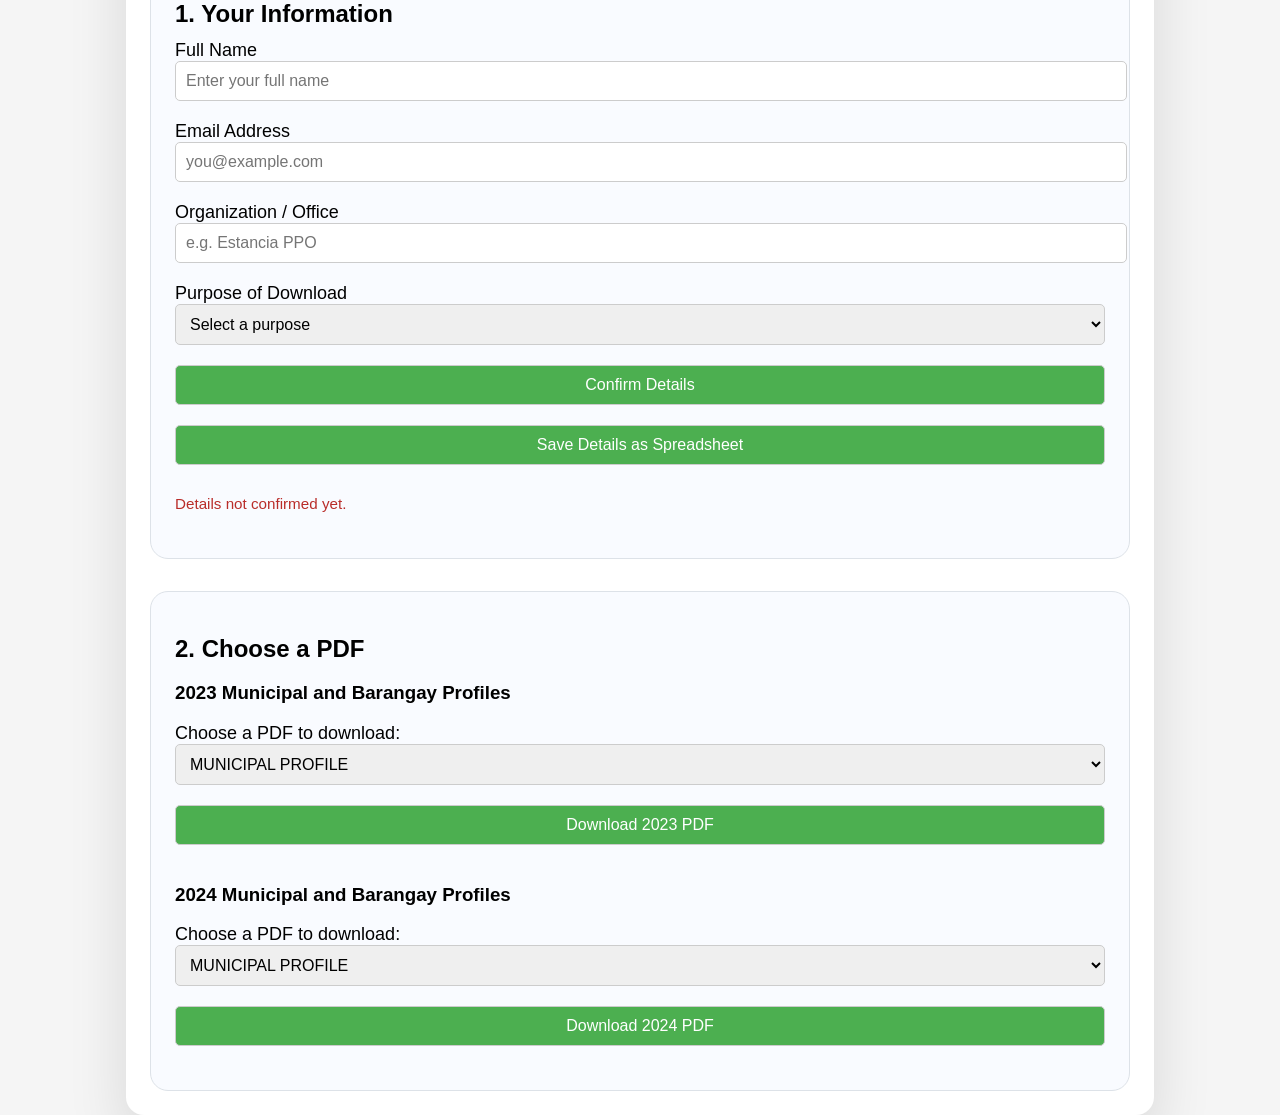
==== PDF/mainpdf.html @ 2a50ff79 "new files" ====
<!DOCTYPE html>
<html lang="en">
<head>
    <meta charset="UTF-8">
    <meta name="viewport" content="width=device-width, initial-scale=1.0">
    <title>Download PDF</title>
    <style>
        body {
            font-family: Arial, sans-serif;
            display: flex;
            flex-direction: column;
            align-items: center;
            justify-content: center;
            height: 100vh;
            background-color: #f5f5f5;
        }
        label {
            margin-bottom: 10px;
            font-size: 18px;
        }
        select, button, input {
            width: 100%;
            padding: 10px;
            font-size: 16px;
            margin-bottom: 20px;
            border: 1px solid #ccc;
            border-radius: 5px;
        }
        button {
            background-color: #4CAF50;
            color: white;
            cursor: pointer;
        }
        button:hover {
            background-color: #45a049;
        }
        .download-wrapper {
            width: min(980px, 100%);
            padding: 24px;
            background: white;
            border-radius: 18px;
            box-shadow: 0 28px 60px rgba(0,0,0,0.12);
        }
        .download-card {
            margin-top: 32px;
            padding: 24px;
            border: 1px solid #dde2e8;
            border-radius: 18px;
            background: #f9fbff;
        }
        .download-card h2 {
            margin-bottom: 12px;
        }
        .download-section {
            margin-top: 18px;
        }
        .status-message {
            font-size: 0.95rem;
            margin-top: 10px;
            color: #b92d2a;
        }
        .confirmation-panel {
            max-height: 0;
            opacity: 0;
            overflow: hidden;
            margin-top: 20px;
            padding: 0 18px;
            border-radius: 14px;
            background: #ecf9f0;
            border: 1px solid #a4d8b0;
            color: #1e6d2c;
            transition: max-height 0.32s ease, opacity 0.32s ease, transform 0.32s ease, padding 0.32s ease;
            transform: translateY(-10px);
        }
        .confirmation-panel.active {
            max-height: 140px;
            opacity: 1;
            padding: 18px;
            transform: translateY(0);
        }
    </style>
</head>
<body>
    <div class="download-wrapper">
        <h1>Secure PDF Download</h1>
        <p>For security, please provide your details before downloading any profile document.</p>

        <div class="download-card">
            <h2>1. Your Information</h2>
            <form id="downloadForm" onsubmit="return false;">
                <label for="fullName">Full Name</label>
                <input id="fullName" type="text" placeholder="Enter your full name" required>

                <label for="email">Email Address</label>
                <input id="email" type="email" placeholder="you@example.com" required>

                <label for="organization">Organization / Office</label>
                <input id="organization" type="text" placeholder="e.g. Estancia PPO" required>

                <label for="purpose">Purpose of Download</label>
                <select id="purpose" required>
                    <option value="">Select a purpose</option>
                    <option value="Research">Research</option>
                    <option value="Planning">Planning</option>
                    <option value="Reporting">Reporting</option>
                    <option value="Other">Other</option>
                </select>

                <button id="confirmDetails" type="button">Confirm Details</button>
                <button id="saveDetails" type="button">Save Details as Spreadsheet</button>
                <p id="detailsStatus" class="status-message">Details not confirmed yet.</p>
                <div id="confirmationPanel" class="confirmation-panel">
                    <h3>Thank you!</h3>
                    <p>Your details are recorded securely. You can now proceed to select a document and download it.</p>
                </div>
            </form>
        </div>

        <div class="download-card">
            <h2>2. Choose a PDF</h2>
            <div class="download-section">
                <h3>2023 Municipal and Barangay Profiles</h3>
                <label for="pdf-select">Choose a PDF to download:</label>
                <select id="pdf-select" name="pdfs">
                    <option value="pdfs/MunicipalProfile.pdf">MUNICIPAL PROFILE</option>
                    <option value="pdfs/Bayas.pdf">BAYAS</option>
                    <option value="pdfs/Bayuyan.pdf">BAYUYAN</option>
                    <option value="pdfs/Botongon.pdf">BOTONGON</option>
                    <option value="pdfs/Bulaquena.pdf">BULAQUENA</option>
                    <option value="pdfs/Calapdan.pdf">CALAPDAN</option>
                    <option value="pdfs/Cano-an.pdf">CANO-AN</option>
                    <option value="pdfs/Daan Banwa.pdf">DAAN BANWA</option>
                    <option value="pdfs/Daculan.pdf">DACULAN</option>
                    <option value="pdfs/Gogo.pdf">GOGO</option>
                    <option value="pdfs/Jolog.pdf">JOLOG</option>
                    <option value="pdfs/Loguinguot.pdf">LOGUINGUOT</option>
                    <option value="pdfs/Lonoy.pdf">LONOY</option>
                    <option value="pdfs/Lumbia.pdf">LUMBIA</option>
                    <option value="pdfs/Malbog.pdf">MALBOG</option>
                    <option value="pdfs/Manipulon.pdf">MANIPULON</option>
                    <option value="pdfs/Pa-on.pdf">PA-ON</option>
                    <option value="pdfs/Poblacion Zone I.pdf">POBLACION ZONE I</option>
                    <option value="pdfs/Poblacion Zone II.pdf">POBLACION ZONE II</option>
                    <option value="pdfs/Poblacion Zone III.pdf">POBLACION ZONE III</option>
                    <option value="pdfs/San Roque.pdf">SAN ROQUE</option>
                    <option value="pdfs/Sta. Ana.pdf">STA. ANA</option>
                    <option value="pdfs/Tabu-an.pdf">TABU-AN</option>
                    <option value="pdfs/Tacbuyan.pdf">TACBUYAN</option>
                    <option value="pdfs/Tanza.pdf">TANZA</option>
                    <option value="pdfs/Villa Pani-an.pdf">VILLA PANI-AN</option>
                </select>
                <button id="download2023" type="button" disabled>Download 2023 PDF</button>
            </div>

            <div class="download-section">
                <h3>2024 Municipal and Barangay Profiles</h3>
                <label for="pdf-select2">Choose a PDF to download:</label>
                <select id="pdf-select2" name="PDF2024">
                    <option value="PDF2024/Municipal.pdf">MUNICIPAL PROFILE</option>
                    <option value="PDF2024/Bayas.pdf">BAYAS</option>
                    <option value="PDF2024/Bayuyan.pdf">BAYUYAN</option>
                    <option value="PDF2024/Botongon.pdf">BOTONGON</option>
                    <option value="PDF2024/Bulaquena.pdf">BULAQUENA</option>
                    <option value="PDF2024/Calapdan.pdf">CALAPDAN</option>
                    <option value="PDF2024/Cano-an.pdf">CANO-AN</option>
                    <option value="PDF2024/Daan Banwa.pdf">DAAN BANWA</option>
                    <option value="PDF2024/Daculan.pdf">DACULAN</option>
                    <option value="PDF2024/Gogo.pdf">GOGO</option>
                    <option value="PDF2024/Jolog.pdf">JOLOG</option>
                    <option value="PDF2024/Loguinguot.pdf">LOGUINGUOT</option>
                    <option value="PDF2024/Lonoy.pdf">LONOY</option>
                    <option value="PDF2024/Lumbia.pdf">LUMBIA</option>
                    <option value="PDF2024/Malbog.pdf">MALBOG</option>
                    <option value="PDF2024/Manipulon.pdf">MANIPULON</option>
                    <option value="PDF2024/Pa-on.pdf">PA-ON</option>
                    <option value="PDF2024/Poblacion Zone I.pdf">POBLACION ZONE I</option>
                    <option value="PDF2024/Poblacion Zone II.pdf">POBLACION ZONE II</option>
                    <option value="PDF2024/Poblacion Zone III.pdf">POBLACION ZONE III</option>
                    <option value="PDF2024/San Roque.pdf">SAN ROQUE</option>
                    <option value="PDF2024/Sta. Ana.pdf">STA. ANA</option>
                    <option value="PDF2024/Tabu-an.pdf">TABU-AN</option>
                    <option value="PDF2024/Tacbuyan.pdf">TACBUYAN</option>
                    <option value="PDF2024/Tanza.pdf">TANZA</option>
                    <option value="PDF2024/Villa Pani-an.pdf">VILLA PANI-AN</option>
                </select>
                <button id="download2024" type="button" disabled>Download 2024 PDF</button>
            </div>
        </div>
    </div>

    <script>
        const fullName = document.getElementById('fullName');
        const email = document.getElementById('email');
        const organization = document.getElementById('organization');
        const purpose = document.getElementById('purpose');
        const confirmDetails = document.getElementById('confirmDetails');
        const detailsStatus = document.getElementById('detailsStatus');
        const download2023 = document.getElementById('download2023');
        const download2024 = document.getElementById('download2024');

        function validateDetails() {
            const nameValid = fullName.value.trim().length > 2;
            const emailValid = /^[^@\s]+@[^@\s]+\.[^@\s]+$/.test(email.value);
            const orgValid = organization.value.trim().length > 1;
            const purposeValid = purpose.value !== '';

            return nameValid && emailValid && orgValid && purposeValid;
        }

        function updateDownloadState() {
            const valid = validateDetails();
            download2023.disabled = !valid;
            download2024.disabled = !valid;
            detailsStatus.textContent = valid ? 'Details confirmed. Downloads are enabled.' : 'Please fill in all required details to enable downloads.';
            detailsStatus.style.color = valid ? '#1a9d10' : '#b92d2a';
        }

        const confirmationPanel = document.getElementById('confirmationPanel');
        const saveDetails = document.getElementById('saveDetails');

        function setConfirmationVisible(visible) {
            if (visible) {
                confirmationPanel.classList.add('active');
            } else {
                confirmationPanel.classList.remove('active');
            }
        }

        function formatCsvCell(value) {
            const escaped = String(value || '')
                .replace(/"/g, '""');
            return `"${escaped}"`;
        }

        function downloadCsv() {
            const headers = ['Full Name', 'Email', 'Organization', 'Purpose', 'Timestamp'];
            const values = [
                fullName.value.trim(),
                email.value.trim(),
                organization.value.trim(),
                purpose.value,
                new Date().toLocaleString()
            ];

            const csvContent = [headers.map(formatCsvCell).join(','), values.map(formatCsvCell).join(',')].join('\r\n');
            const blob = new Blob([csvContent], { type: 'text/csv;charset=utf-8;' });
            const url = URL.createObjectURL(blob);
            const anchor = document.createElement('a');
            anchor.href = url;
            anchor.download = 'download-details.csv';
            document.body.appendChild(anchor);
            anchor.click();
            document.body.removeChild(anchor);
            URL.revokeObjectURL(url);
        }

        confirmDetails.addEventListener('click', function () {
            if (validateDetails()) {
                detailsStatus.textContent = 'Details confirmed. You may now download the selected PDF.';
                detailsStatus.style.color = '#1a9d10';
                download2023.disabled = false;
                download2024.disabled = false;
                setConfirmationVisible(true);
            } else {
                detailsStatus.textContent = 'All fields are required. Please complete the form before downloading.';
                detailsStatus.style.color = '#b92d2a';
                setConfirmationVisible(false);
            }
        });

        saveDetails.addEventListener('click', function () {
            if (!validateDetails()) {
                alert('Please complete the form and confirm details before saving.');
                return;
            }
            downloadCsv();
        });

        [fullName, email, organization, purpose].forEach(field => {
            field.addEventListener('input', function() {
                updateDownloadState();
                setConfirmationVisible(validateDetails());
            });
        });

        function downloadPDF1() {
            const selectedValue = document.getElementById('pdf-select').value;
            window.location.href = selectedValue;
        }

        function downloadPDF() {
            const selectedValue = document.getElementById('pdf-select2').value;
            window.location.href = selectedValue;
        }

        download2023.addEventListener('click', function () {
            if (!validateDetails()) {
                alert('Please confirm your details before downloading.');
                return;
            }
            downloadPDF1();
        });

        download2024.addEventListener('click', function () {
            if (!validateDetails()) {
                alert('Please confirm your details before downloading.');
                return;
            }
            downloadPDF();
        });
    </script>
</body>
</html>
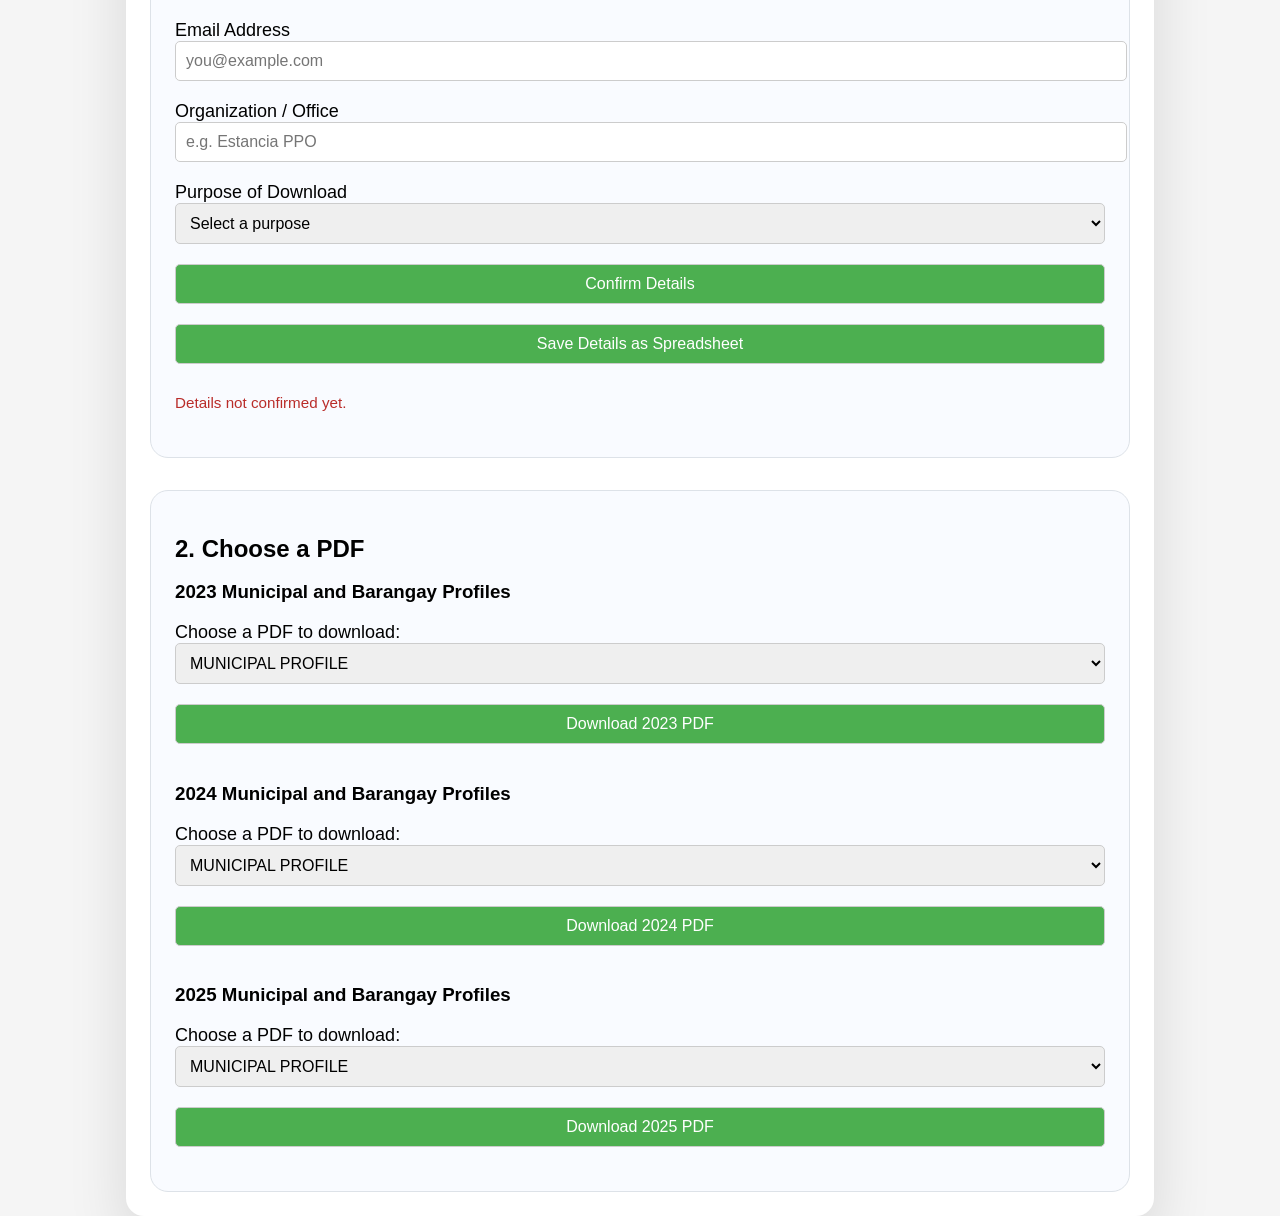
==== commit f64072c6: "Extend PDF download options to include 2025 profiles Added support for downloading 2025 Municipal an" ====
--- a/PDF/mainpdf.html
+++ b/PDF/mainpdf.html
@@ -185,6 +185,40 @@
                 </select>
                 <button id="download2024" type="button" disabled>Download 2024 PDF</button>
             </div>
+
+             <div class="download-section">
+                <h3>2025 Municipal and Barangay Profiles</h3>
+                <label for="pdf-select2">Choose a PDF to download:</label>
+                <select id="pdf-select2" name="2025Mun&BrgyProfiles">
+                    <option value="2025Mun&BrgyProfiles/Estancia2025.pdf">MUNICIPAL PROFILE</option>
+                    <option value="2025Mun&BrgyProfiles/Bayas.pdf">BAYAS</option>
+                    <option value="2025Mun&BrgyProfiles/Bayuyan.pdf">BAYUYAN</option>
+                    <option value="2025Mun&BrgyProfiles/Botongon.pdf">BOTONGON</option>
+                    <option value="2025Mun&BrgyProfiles/Bulaquena.pdf">BULAQUENA</option>
+                    <option value="2025Mun&BrgyProfiles/Calapdan.pdf">CALAPDAN</option>
+                    <option value="2025Mun&BrgyProfiles/Cano-an.pdf">CANO-AN</option>
+                    <option value="2025Mun&BrgyProfiles/Daan Banwa.pdf">DAAN BANWA</option>
+                    <option value="2025Mun&BrgyProfiles/Daculan.pdf">DACULAN</option>
+                    <option value="2025Mun&BrgyProfiles/Gogo.pdf">GOGO</option>
+                    <option value="2025Mun&BrgyProfiles/Jolog.pdf">JOLOG</option>
+                    <option value="2025Mun&BrgyProfiles/Loguinguot.pdf">LOGUINGUOT</option>
+                    <option value="2025Mun&BrgyProfiles/Lonoy.pdf">LONOY</option>
+                    <option value="2025Mun&BrgyProfiles/Lumbia.pdf">LUMBIA</option>
+                    <option value="2025Mun&BrgyProfiles/Malbog.pdf">MALBOG</option>
+                    <option value="2025Mun&BrgyProfiles/Manipulon.pdf">MANIPULON</option>
+                    <option value="2025Mun&BrgyProfiles/Pa-on.pdf">PA-ON</option>
+                    <option value="2025Mun&BrgyProfiles/Poblacion Zone I.pdf">POBLACION ZONE I</option>
+                    <option value="2025Mun&BrgyProfiles/Poblacion Zone II.pdf">POBLACION ZONE II</option>
+                    <option value="2025Mun&BrgyProfiles/Poblacion Zone III.pdf">POBLACION ZONE III</option>
+                    <option value="2025Mun&BrgyProfiles/San Roque.pdf">SAN ROQUE</option>
+                    <option value="2025Mun&BrgyProfiles/Sta. Ana.pdf">STA. ANA</option>
+                    <option value="2025Mun&BrgyProfiles/Tabu-an.pdf">TABU-AN</option>
+                    <option value="2025Mun&BrgyProfiles/Tacbuyan.pdf">TACBUYAN</option>
+                    <option value="2025Mun&BrgyProfiles/Tanza.pdf">TANZA</option>
+                    <option value="2025Mun&BrgyProfiles/Villa Pani-an.pdf">VILLA PANI-AN</option>
+                </select>
+                <button id="download2024" type="button" disabled>Download 2025 PDF</button>
+            </div>
         </div>
     </div>
 
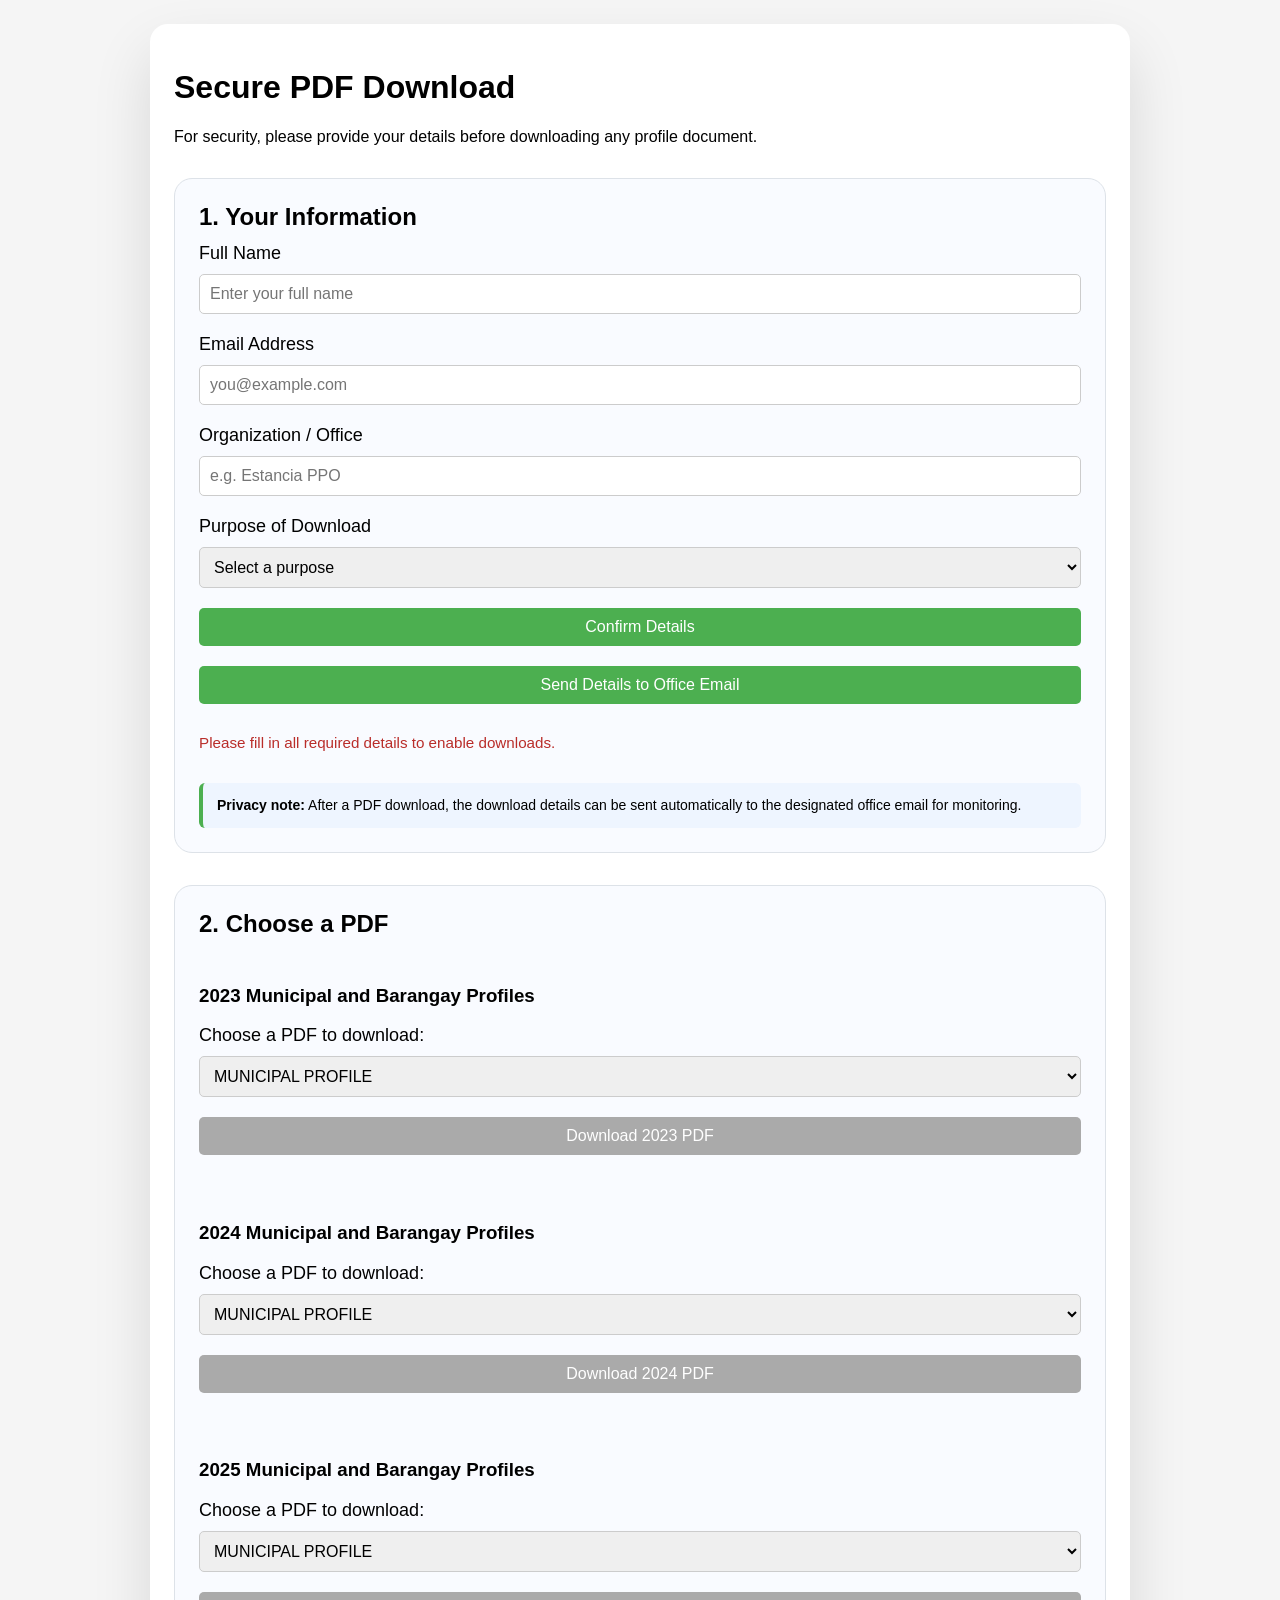
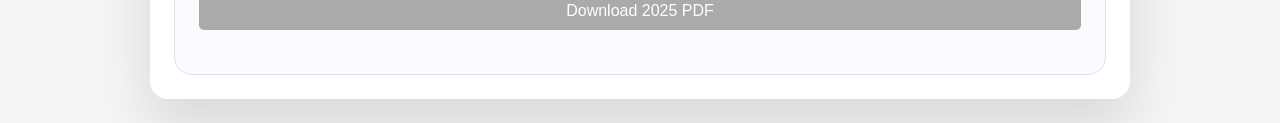
==== commit e525a3c5: "Change greeting from 'Hello World' to 'Goodbye World'" ====
--- a/PDF/mainpdf.html
+++ b/PDF/mainpdf.html
@@ -3,22 +3,34 @@
 <head>
     <meta charset="UTF-8">
     <meta name="viewport" content="width=device-width, initial-scale=1.0">
-    <title>Download PDF</title>
+    <title>Secure PDF Download</title>
+
     <style>
+        * {
+            box-sizing: border-box;
+        }
+
         body {
             font-family: Arial, sans-serif;
             display: flex;
             flex-direction: column;
             align-items: center;
             justify-content: center;
-            height: 100vh;
+            min-height: 100vh;
+            margin: 0;
+            padding: 24px;
             background-color: #f5f5f5;
         }
+
         label {
+            display: block;
             margin-bottom: 10px;
             font-size: 18px;
         }
-        select, button, input {
+
+        select,
+        button,
+        input {
             width: 100%;
             padding: 10px;
             font-size: 16px;
@@ -26,21 +38,31 @@
             border: 1px solid #ccc;
             border-radius: 5px;
         }
+
         button {
             background-color: #4CAF50;
             color: white;
             cursor: pointer;
-        }
-        button:hover {
+            border: none;
+        }
+
+        button:hover:not(:disabled) {
             background-color: #45a049;
         }
+
+        button:disabled {
+            background-color: #aaa;
+            cursor: not-allowed;
+        }
+
         .download-wrapper {
             width: min(980px, 100%);
             padding: 24px;
             background: white;
             border-radius: 18px;
-            box-shadow: 0 28px 60px rgba(0,0,0,0.12);
-        }
+            box-shadow: 0 28px 60px rgba(0, 0, 0, 0.12);
+        }
+
         .download-card {
             margin-top: 32px;
             padding: 24px;
@@ -48,17 +70,23 @@
             border-radius: 18px;
             background: #f9fbff;
         }
+
         .download-card h2 {
+            margin-top: 0;
             margin-bottom: 12px;
         }
+
         .download-section {
             margin-top: 18px;
-        }
+            padding-top: 10px;
+        }
+
         .status-message {
             font-size: 0.95rem;
             margin-top: 10px;
             color: #b92d2a;
         }
+
         .confirmation-panel {
             max-height: 0;
             opacity: 0;
@@ -69,33 +97,77 @@
             background: #ecf9f0;
             border: 1px solid #a4d8b0;
             color: #1e6d2c;
-            transition: max-height 0.32s ease, opacity 0.32s ease, transform 0.32s ease, padding 0.32s ease;
+            transition:
+                max-height 0.32s ease,
+                opacity 0.32s ease,
+                transform 0.32s ease,
+                padding 0.32s ease;
             transform: translateY(-10px);
         }
+
         .confirmation-panel.active {
-            max-height: 140px;
+            max-height: 180px;
             opacity: 1;
             padding: 18px;
             transform: translateY(0);
         }
+
+        .info-note {
+            padding: 12px 14px;
+            margin: 10px 0 0;
+            background: #eef5ff;
+            border-left: 4px solid #4CAF50;
+            border-radius: 6px;
+            font-size: 14px;
+            line-height: 1.5;
+        }
     </style>
 </head>
+
 <body>
+
     <div class="download-wrapper">
+
         <h1>Secure PDF Download</h1>
-        <p>For security, please provide your details before downloading any profile document.</p>
-
+
+        <p>
+            For security, please provide your details before downloading any profile document.
+        </p>
+
+        <!-- ================================
+             1. USER INFORMATION
+        ================================= -->
         <div class="download-card">
+
             <h2>1. Your Information</h2>
+
             <form id="downloadForm" onsubmit="return false;">
+
                 <label for="fullName">Full Name</label>
-                <input id="fullName" type="text" placeholder="Enter your full name" required>
+                <input
+                    id="fullName"
+                    type="text"
+                    placeholder="Enter your full name"
+                    autocomplete="name"
+                    required
+                >
 
                 <label for="email">Email Address</label>
-                <input id="email" type="email" placeholder="you@example.com" required>
+                <input
+                    id="email"
+                    type="email"
+                    placeholder="you@example.com"
+                    autocomplete="email"
+                    required
+                >
 
                 <label for="organization">Organization / Office</label>
-                <input id="organization" type="text" placeholder="e.g. Estancia PPO" required>
+                <input
+                    id="organization"
+                    type="text"
+                    placeholder="e.g. Estancia PPO"
+                    required
+                >
 
                 <label for="purpose">Purpose of Download</label>
                 <select id="purpose" required>
@@ -106,23 +178,61 @@
                     <option value="Other">Other</option>
                 </select>
 
-                <button id="confirmDetails" type="button">Confirm Details</button>
-                <button id="saveDetails" type="button">Save Details as Spreadsheet</button>
-                <p id="detailsStatus" class="status-message">Details not confirmed yet.</p>
+                <button id="confirmDetails" type="button">
+                    Confirm Details
+                </button>
+
+                <button id="saveDetails" type="button">
+                    Send Details to Office Email
+                </button>
+
+                <p id="detailsStatus" class="status-message">
+                    Details not confirmed yet.
+                </p>
+
                 <div id="confirmationPanel" class="confirmation-panel">
                     <h3>Thank you!</h3>
-                    <p>Your details are recorded securely. You can now proceed to select a document and download it.</p>
+                    <p>
+                        Your details have been confirmed. You may now select a
+                        municipal or barangay profile and download the PDF.
+                    </p>
                 </div>
+
+                <p class="info-note">
+                    <strong>Privacy note:</strong>
+                    After a PDF download, the download details can be sent
+                    automatically to the designated office email for monitoring.
+                </p>
+
             </form>
         </div>
 
+
+        <!-- ================================
+             2. PDF DOWNLOADS
+        ================================= -->
         <div class="download-card">
+
             <h2>2. Choose a PDF</h2>
+
+
+            <!-- ================================
+                 2023
+            ================================= -->
             <div class="download-section">
+
                 <h3>2023 Municipal and Barangay Profiles</h3>
-                <label for="pdf-select">Choose a PDF to download:</label>
+
+                <label for="pdf-select">
+                    Choose a PDF to download:
+                </label>
+
                 <select id="pdf-select" name="pdfs">
-                    <option value="pdfs/MunicipalProfile.pdf">MUNICIPAL PROFILE</option>
+
+                    <option value="pdfs/MunicipalProfile.pdf">
+                        MUNICIPAL PROFILE
+                    </option>
+
                     <option value="pdfs/Bayas.pdf">BAYAS</option>
                     <option value="pdfs/Bayuyan.pdf">BAYUYAN</option>
                     <option value="pdfs/Botongon.pdf">BOTONGON</option>
@@ -148,15 +258,33 @@
                     <option value="pdfs/Tacbuyan.pdf">TACBUYAN</option>
                     <option value="pdfs/Tanza.pdf">TANZA</option>
                     <option value="pdfs/Villa Pani-an.pdf">VILLA PANI-AN</option>
+
                 </select>
-                <button id="download2023" type="button" disabled>Download 2023 PDF</button>
+
+                <button id="download2023" type="button" disabled>
+                    Download 2023 PDF
+                </button>
+
             </div>
 
+
+            <!-- ================================
+                 2024
+            ================================= -->
             <div class="download-section">
+
                 <h3>2024 Municipal and Barangay Profiles</h3>
-                <label for="pdf-select2">Choose a PDF to download:</label>
+
+                <label for="pdf-select2">
+                    Choose a PDF to download:
+                </label>
+
                 <select id="pdf-select2" name="PDF2024">
-                    <option value="PDF2024/Municipal.pdf">MUNICIPAL PROFILE</option>
+
+                    <option value="PDF2024/Municipal.pdf">
+                        MUNICIPAL PROFILE
+                    </option>
+
                     <option value="PDF2024/Bayas.pdf">BAYAS</option>
                     <option value="PDF2024/Bayuyan.pdf">BAYUYAN</option>
                     <option value="PDF2024/Botongon.pdf">BOTONGON</option>
@@ -182,15 +310,33 @@
                     <option value="PDF2024/Tacbuyan.pdf">TACBUYAN</option>
                     <option value="PDF2024/Tanza.pdf">TANZA</option>
                     <option value="PDF2024/Villa Pani-an.pdf">VILLA PANI-AN</option>
+
                 </select>
-                <button id="download2024" type="button" disabled>Download 2024 PDF</button>
+
+                <button id="download2024" type="button" disabled>
+                    Download 2024 PDF
+                </button>
+
             </div>
 
-             <div class="download-section">
+
+            <!-- ================================
+                 2025
+            ================================= -->
+            <div class="download-section">
+
                 <h3>2025 Municipal and Barangay Profiles</h3>
-                <label for="pdf-select2">Choose a PDF to download:</label>
-                <select id="pdf-select2" name="2025Mun&BrgyProfiles">
-                    <option value="2025Mun&BrgyProfiles/Estancia2025.pdf">MUNICIPAL PROFILE</option>
+
+                <label for="pdf-select3">
+                    Choose a PDF to download:
+                </label>
+
+                <select id="pdf-select3" name="2025Mun&BrgyProfiles">
+
+                    <option value="2025Mun&BrgyProfiles/Estancia2025.pdf">
+                        MUNICIPAL PROFILE
+                    </option>
+
                     <option value="2025Mun&BrgyProfiles/Bayas.pdf">BAYAS</option>
                     <option value="2025Mun&BrgyProfiles/Bayuyan.pdf">BAYUYAN</option>
                     <option value="2025Mun&BrgyProfiles/Botongon.pdf">BOTONGON</option>
@@ -216,132 +362,523 @@
                     <option value="2025Mun&BrgyProfiles/Tacbuyan.pdf">TACBUYAN</option>
                     <option value="2025Mun&BrgyProfiles/Tanza.pdf">TANZA</option>
                     <option value="2025Mun&BrgyProfiles/Villa Pani-an.pdf">VILLA PANI-AN</option>
+
                 </select>
-                <button id="download2024" type="button" disabled>Download 2025 PDF</button>
+
+                <button id="download2025" type="button" disabled>
+                    Download 2025 PDF
+                </button>
+
             </div>
+
         </div>
+
     </div>
 
+
+    <!-- ================================
+         JAVASCRIPT
+    ================================= -->
     <script>
+
+        // =========================================
+        // EMAIL / LOG CONFIGURATION
+        // =========================================
+        //
+        // IMPORTANT:
+        // Replace the value below with your deployed
+        // Google Apps Script Web App URL.
+        //
+        // Example:
+        // const EMAIL_LOG_ENDPOINT =
+        //     'https://script.google.com/macros/s/XXXXXXXX/exec';
+        //
+        // The Google Apps Script will send the email
+        // to: henry28me@gmail.com
+        //
+        const EMAIL_LOG_ENDPOINT = 'https://script.google.com/macros/s/AKfycbwBpP-MxMSn_vWi2F9zPs92G-Zi8d8o5wE7mWsfmukCEzo-MWGFAyFQX1g-TgabbweykA/exec';
+
+        // =========================================
+        // FORM ELEMENTS
+        // =========================================
+
         const fullName = document.getElementById('fullName');
         const email = document.getElementById('email');
         const organization = document.getElementById('organization');
         const purpose = document.getElementById('purpose');
+
         const confirmDetails = document.getElementById('confirmDetails');
+        const saveDetails = document.getElementById('saveDetails');
+
         const detailsStatus = document.getElementById('detailsStatus');
-        const download2023 = document.getElementById('download2023');
-        const download2024 = document.getElementById('download2024');
+        const confirmationPanel =
+            document.getElementById('confirmationPanel');
+
+        const download2023 =
+            document.getElementById('download2023');
+
+        const download2024 =
+            document.getElementById('download2024');
+
+        const download2025 =
+            document.getElementById('download2025');
+
+
+        // =========================================
+        // VALIDATE USER INFORMATION
+        // =========================================
 
         function validateDetails() {
-            const nameValid = fullName.value.trim().length > 2;
-            const emailValid = /^[^@\s]+@[^@\s]+\.[^@\s]+$/.test(email.value);
-            const orgValid = organization.value.trim().length > 1;
-            const purposeValid = purpose.value !== '';
-
-            return nameValid && emailValid && orgValid && purposeValid;
-        }
+
+            const nameValid =
+                fullName.value.trim().length > 2;
+
+            const emailValid =
+                /^[^@\s]+@[^@\s]+\.[^@\s]+$/.test(
+                    email.value.trim()
+                );
+
+            const orgValid =
+                organization.value.trim().length > 1;
+
+            const purposeValid =
+                purpose.value !== '';
+
+            return (
+                nameValid &&
+                emailValid &&
+                orgValid &&
+                purposeValid
+            );
+        }
+
+
+        // =========================================
+        // UPDATE DOWNLOAD BUTTONS
+        // =========================================
 
         function updateDownloadState() {
+
             const valid = validateDetails();
+
+            // IMPORTANT:
+            // All three years are enabled/disabled together.
             download2023.disabled = !valid;
             download2024.disabled = !valid;
-            detailsStatus.textContent = valid ? 'Details confirmed. Downloads are enabled.' : 'Please fill in all required details to enable downloads.';
-            detailsStatus.style.color = valid ? '#1a9d10' : '#b92d2a';
-        }
-
-        const confirmationPanel = document.getElementById('confirmationPanel');
-        const saveDetails = document.getElementById('saveDetails');
+            download2025.disabled = !valid;
+
+            if (valid) {
+
+                detailsStatus.textContent =
+                    'Details are complete. Click "Confirm Details" to enable downloads.';
+
+                detailsStatus.style.color =
+                    '#b92d2a';
+
+            } else {
+
+                detailsStatus.textContent =
+                    'Please fill in all required details to enable downloads.';
+
+                detailsStatus.style.color =
+                    '#b92d2a';
+            }
+        }
+
+
+        // =========================================
+        // CONFIRMATION PANEL
+        // =========================================
 
         function setConfirmationVisible(visible) {
+
             if (visible) {
+
                 confirmationPanel.classList.add('active');
+
             } else {
+
                 confirmationPanel.classList.remove('active');
             }
         }
 
-        function formatCsvCell(value) {
-            const escaped = String(value || '')
-                .replace(/"/g, '""');
-            return `"${escaped}"`;
-        }
-
-        function downloadCsv() {
-            const headers = ['Full Name', 'Email', 'Organization', 'Purpose', 'Timestamp'];
-            const values = [
-                fullName.value.trim(),
-                email.value.trim(),
-                organization.value.trim(),
-                purpose.value,
-                new Date().toLocaleString()
-            ];
-
-            const csvContent = [headers.map(formatCsvCell).join(','), values.map(formatCsvCell).join(',')].join('\r\n');
-            const blob = new Blob([csvContent], { type: 'text/csv;charset=utf-8;' });
-            const url = URL.createObjectURL(blob);
-            const anchor = document.createElement('a');
-            anchor.href = url;
-            anchor.download = 'download-details.csv';
-            document.body.appendChild(anchor);
-            anchor.click();
-            document.body.removeChild(anchor);
-            URL.revokeObjectURL(url);
-        }
+
+        // =========================================
+        // CONFIRM USER DETAILS
+        // =========================================
 
         confirmDetails.addEventListener('click', function () {
+
             if (validateDetails()) {
-                detailsStatus.textContent = 'Details confirmed. You may now download the selected PDF.';
-                detailsStatus.style.color = '#1a9d10';
+
+                detailsStatus.textContent =
+                    'Details confirmed. You may now download the selected PDF.';
+
+                detailsStatus.style.color =
+                    '#1a9d10';
+
+                // FIX:
+                // Enable 2023, 2024 AND 2025.
                 download2023.disabled = false;
                 download2024.disabled = false;
+                download2025.disabled = false;
+
                 setConfirmationVisible(true);
+
             } else {
-                detailsStatus.textContent = 'All fields are required. Please complete the form before downloading.';
-                detailsStatus.style.color = '#b92d2a';
+
+                detailsStatus.textContent =
+                    'All fields are required. Please complete the form before downloading.';
+
+                detailsStatus.style.color =
+                    '#b92d2a';
+
+                // Keep all download buttons disabled.
+                download2023.disabled = true;
+                download2024.disabled = true;
+                download2025.disabled = true;
+
                 setConfirmationVisible(false);
             }
         });
 
-        saveDetails.addEventListener('click', function () {
-            if (!validateDetails()) {
-                alert('Please complete the form and confirm details before saving.');
-                return;
+
+        // =========================================
+        // GET COMMON USER DETAILS
+        // =========================================
+
+        function getUserDetails() {
+
+            return {
+                fullName: fullName.value.trim(),
+                email: email.value.trim(),
+                organization: organization.value.trim(),
+                purpose: purpose.value
+            };
+        }
+
+
+        // =========================================
+        // SAVE DOWNLOAD LOG
+        //
+        // This creates a CSV file locally.
+        // It does NOT upload data to a server.
+        // =========================================
+
+        function downloadCsv() {
+
+            const headers = [
+                'Full Name',
+                'Email',
+                'Organization',
+                'Purpose',
+                'Year',
+                'Profile',
+                'PDF File',
+                'Timestamp'
+            ];
+
+            const user = getUserDetails();
+
+            // The current selection from each year is recorded.
+            // If no PDF has been downloaded yet, this creates a
+            // general information log row.
+            const values = [
+                user.fullName,
+                user.email,
+                user.organization,
+                user.purpose,
+                '',
+                '',
+                '',
+                new Date().toLocaleString()
+            ];
+
+            const csvContent = [
+                headers.map(formatCsvCell).join(','),
+                values.map(formatCsvCell).join(',')
+            ].join('\r\n');
+
+            const blob = new Blob(
+                [csvContent],
+                {
+                    type: 'text/csv;charset=utf-8;'
+                }
+            );
+
+            const url =
+                URL.createObjectURL(blob);
+
+            const anchor =
+                document.createElement('a');
+
+            anchor.href = url;
+            anchor.download =
+                'profile-download-log.csv';
+
+            document.body.appendChild(anchor);
+
+            anchor.click();
+
+            document.body.removeChild(anchor);
+
+            URL.revokeObjectURL(url);
+        }
+
+
+        // =========================================
+        // RECORD INDIVIDUAL PDF DOWNLOAD
+        //
+        // The log contains:
+        // Name, Email, Organization, Purpose,
+        // Year, Profile, PDF File, Timestamp
+        // =========================================
+
+        async function sendDownloadLog(
+            year,
+            selectElement
+        ) {
+
+            const user = getUserDetails();
+
+            const selectedOption =
+                selectElement.options[
+                    selectElement.selectedIndex
+                ];
+
+            const profileName =
+                selectedOption.textContent.trim();
+
+            const pdfFile =
+                selectElement.value;
+
+            const payload = {
+                fullName: user.fullName,
+                email: user.email,
+                organization: user.organization,
+                purpose: user.purpose,
+                year: year,
+                profile: profileName,
+                pdfFile: pdfFile,
+                timestamp: new Date().toLocaleString()
+            };
+
+            if (
+                !EMAIL_LOG_ENDPOINT ||
+                EMAIL_LOG_ENDPOINT.includes(
+                    'PASTE_YOUR_GOOGLE_APPS_SCRIPT'
+                )
+            ) {
+                console.warn(
+                    'Email log endpoint has not been configured.'
+                );
+
+                return false;
             }
-            downloadCsv();
+
+            try {
+
+                await fetch(
+                    EMAIL_LOG_ENDPOINT,
+                    {
+                        method: 'POST',
+                        mode: 'no-cors',
+                        headers: {
+                            'Content-Type':
+                                'text/plain;charset=utf-8'
+                        },
+                        body: JSON.stringify(payload)
+                    }
+                );
+
+                return true;
+
+            } catch (error) {
+
+                console.error(
+                    'Download log email error:',
+                    error
+                );
+
+                return false;
+            }
+        }
+
+
+        // =========================================
+        // FORM INPUT MONITORING
+        //
+        // IMPORTANT:
+        // Editing any field after confirmation
+        // requires confirmation again.
+        // =========================================
+
+        [
+            fullName,
+            email,
+            organization,
+            purpose
+        ].forEach(function (field) {
+
+            field.addEventListener(
+                'input',
+                function () {
+
+                    const valid =
+                        validateDetails();
+
+                    // Do not automatically enable downloads
+                    // merely because the form becomes valid.
+                    // The user must click Confirm Details again.
+                    download2023.disabled = true;
+                    download2024.disabled = true;
+                    download2025.disabled = true;
+
+                    setConfirmationVisible(false);
+
+                    if (!valid) {
+
+                        detailsStatus.textContent =
+                            'Please fill in all required details to enable downloads.';
+
+                        detailsStatus.style.color =
+                            '#b92d2a';
+
+                    } else {
+
+                        detailsStatus.textContent =
+                            'Details are complete. Click "Confirm Details" to enable downloads.';
+
+                        detailsStatus.style.color =
+                            '#b92d2a';
+                    }
+                }
+            );
         });
 
-        [fullName, email, organization, purpose].forEach(field => {
-            field.addEventListener('input', function() {
-                updateDownloadState();
-                setConfirmationVisible(validateDetails());
-            });
-        });
-
-        function downloadPDF1() {
-            const selectedValue = document.getElementById('pdf-select').value;
-            window.location.href = selectedValue;
-        }
-
-        function downloadPDF() {
-            const selectedValue = document.getElementById('pdf-select2').value;
-            window.location.href = selectedValue;
-        }
-
-        download2023.addEventListener('click', function () {
-            if (!validateDetails()) {
-                alert('Please confirm your details before downloading.');
-                return;
+
+        // =========================================
+        // DOWNLOAD FUNCTIONS
+        // =========================================
+
+        async function downloadPDF1() {
+
+            const selectElement =
+                document.getElementById('pdf-select');
+
+            await sendDownloadLog(
+                '2023',
+                selectElement
+            );
+
+            window.location.href =
+                selectElement.value;
+        }
+
+
+        async function downloadPDF2() {
+
+            const selectElement =
+                document.getElementById('pdf-select2');
+
+            await sendDownloadLog(
+                '2024',
+                selectElement
+            );
+
+            window.location.href =
+                selectElement.value;
+        }
+
+
+        async function downloadPDF3() {
+
+            const selectElement =
+                document.getElementById('pdf-select3');
+
+            await sendDownloadLog(
+                '2025',
+                selectElement
+            );
+
+            window.location.href =
+                selectElement.value;
+        }
+
+
+        // =========================================
+        // 2023 DOWNLOAD BUTTON
+        // =========================================
+
+        download2023.addEventListener(
+            'click',
+            function () {
+
+                if (!validateDetails()) {
+
+                    alert(
+                        'Please confirm your details before downloading.'
+                    );
+
+                    return;
+                }
+
+                downloadPDF1();
             }
-            downloadPDF1();
-        });
-
-        download2024.addEventListener('click', function () {
-            if (!validateDetails()) {
-                alert('Please confirm your details before downloading.');
-                return;
+        );
+
+
+        // =========================================
+        // 2024 DOWNLOAD BUTTON
+        // =========================================
+
+        download2024.addEventListener(
+            'click',
+            function () {
+
+                if (!validateDetails()) {
+
+                    alert(
+                        'Please confirm your details before downloading.'
+                    );
+
+                    return;
+                }
+
+                downloadPDF2();
             }
-            downloadPDF();
-        });
+        );
+
+
+        // =========================================
+        // 2025 DOWNLOAD BUTTON
+        // =========================================
+
+        download2025.addEventListener(
+            'click',
+            function () {
+
+                if (!validateDetails()) {
+
+                    alert(
+                        'Please confirm your details before downloading.'
+                    );
+
+                    return;
+                }
+
+                downloadPDF3();
+            }
+        );
+
+
+        // =========================================
+        // INITIAL STATE
+        // =========================================
+
+        updateDownloadState();
+
     </script>
+
 </body>
 </html>
